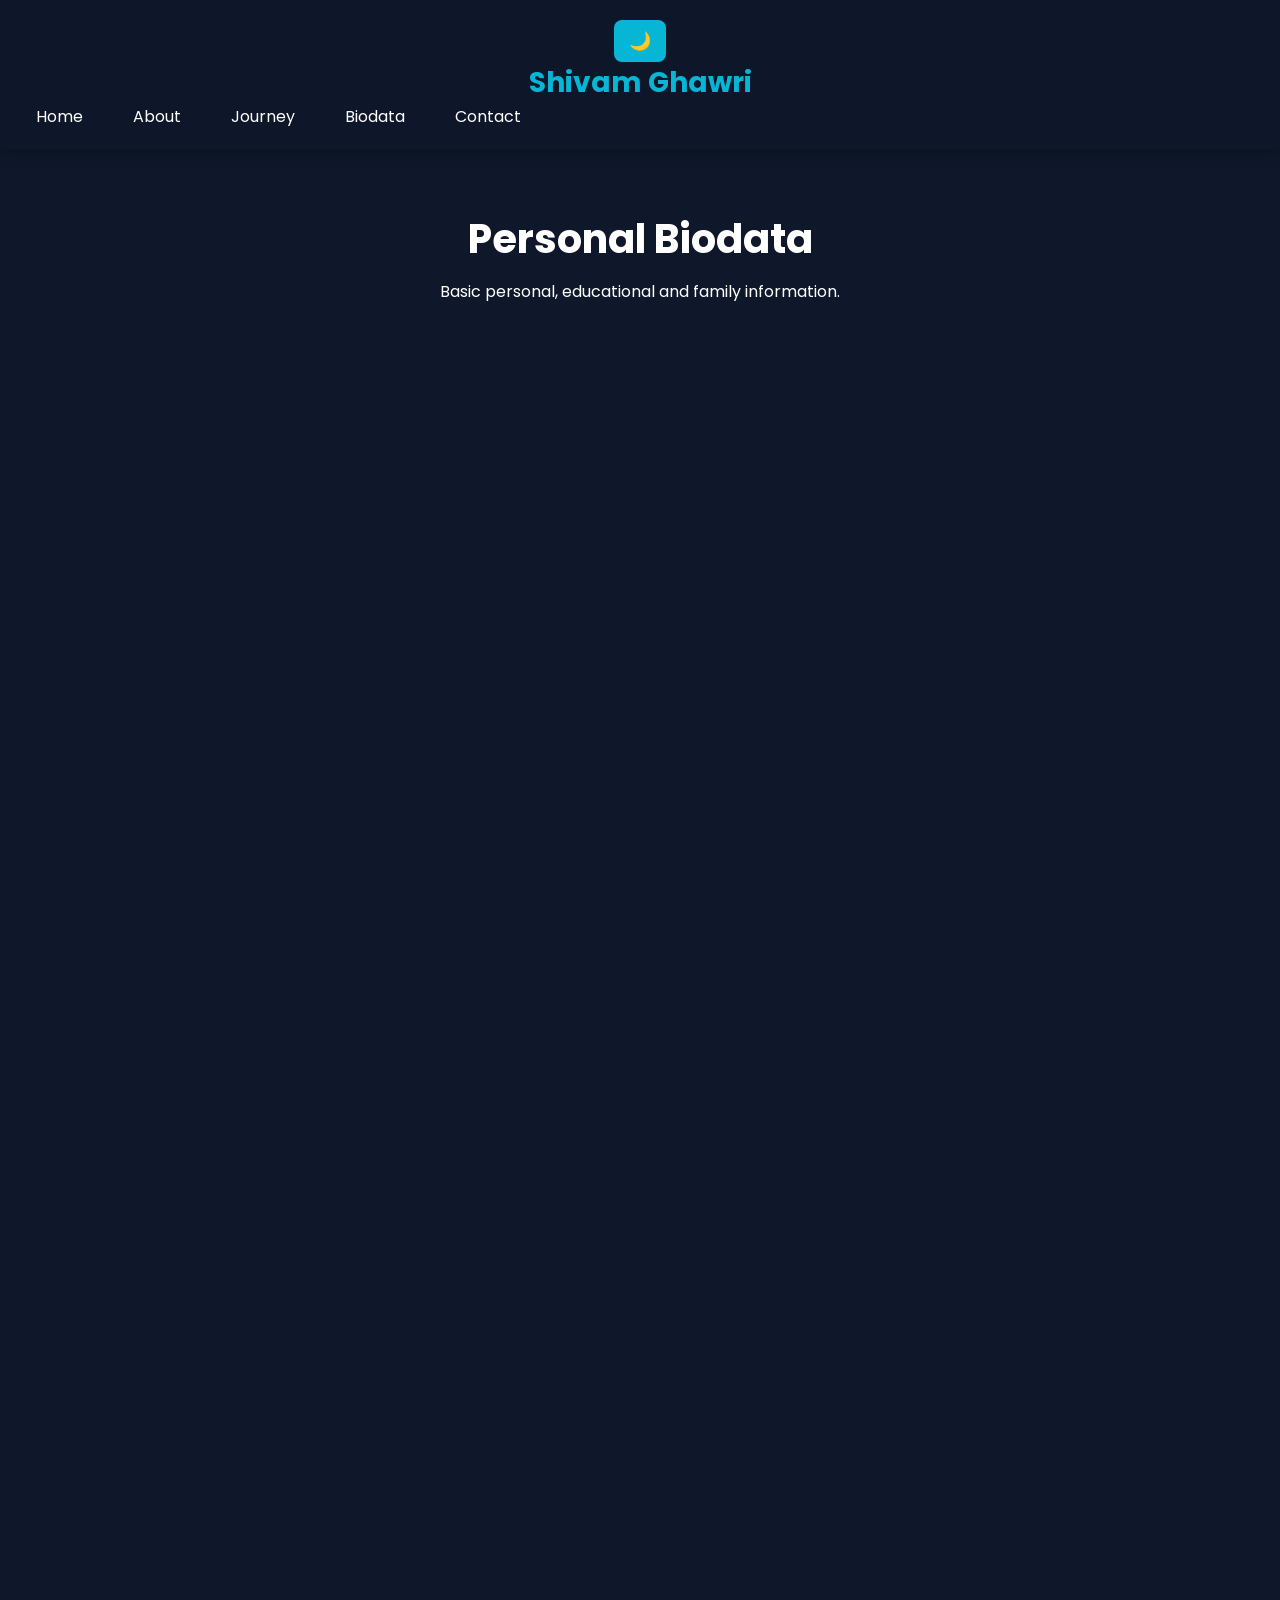
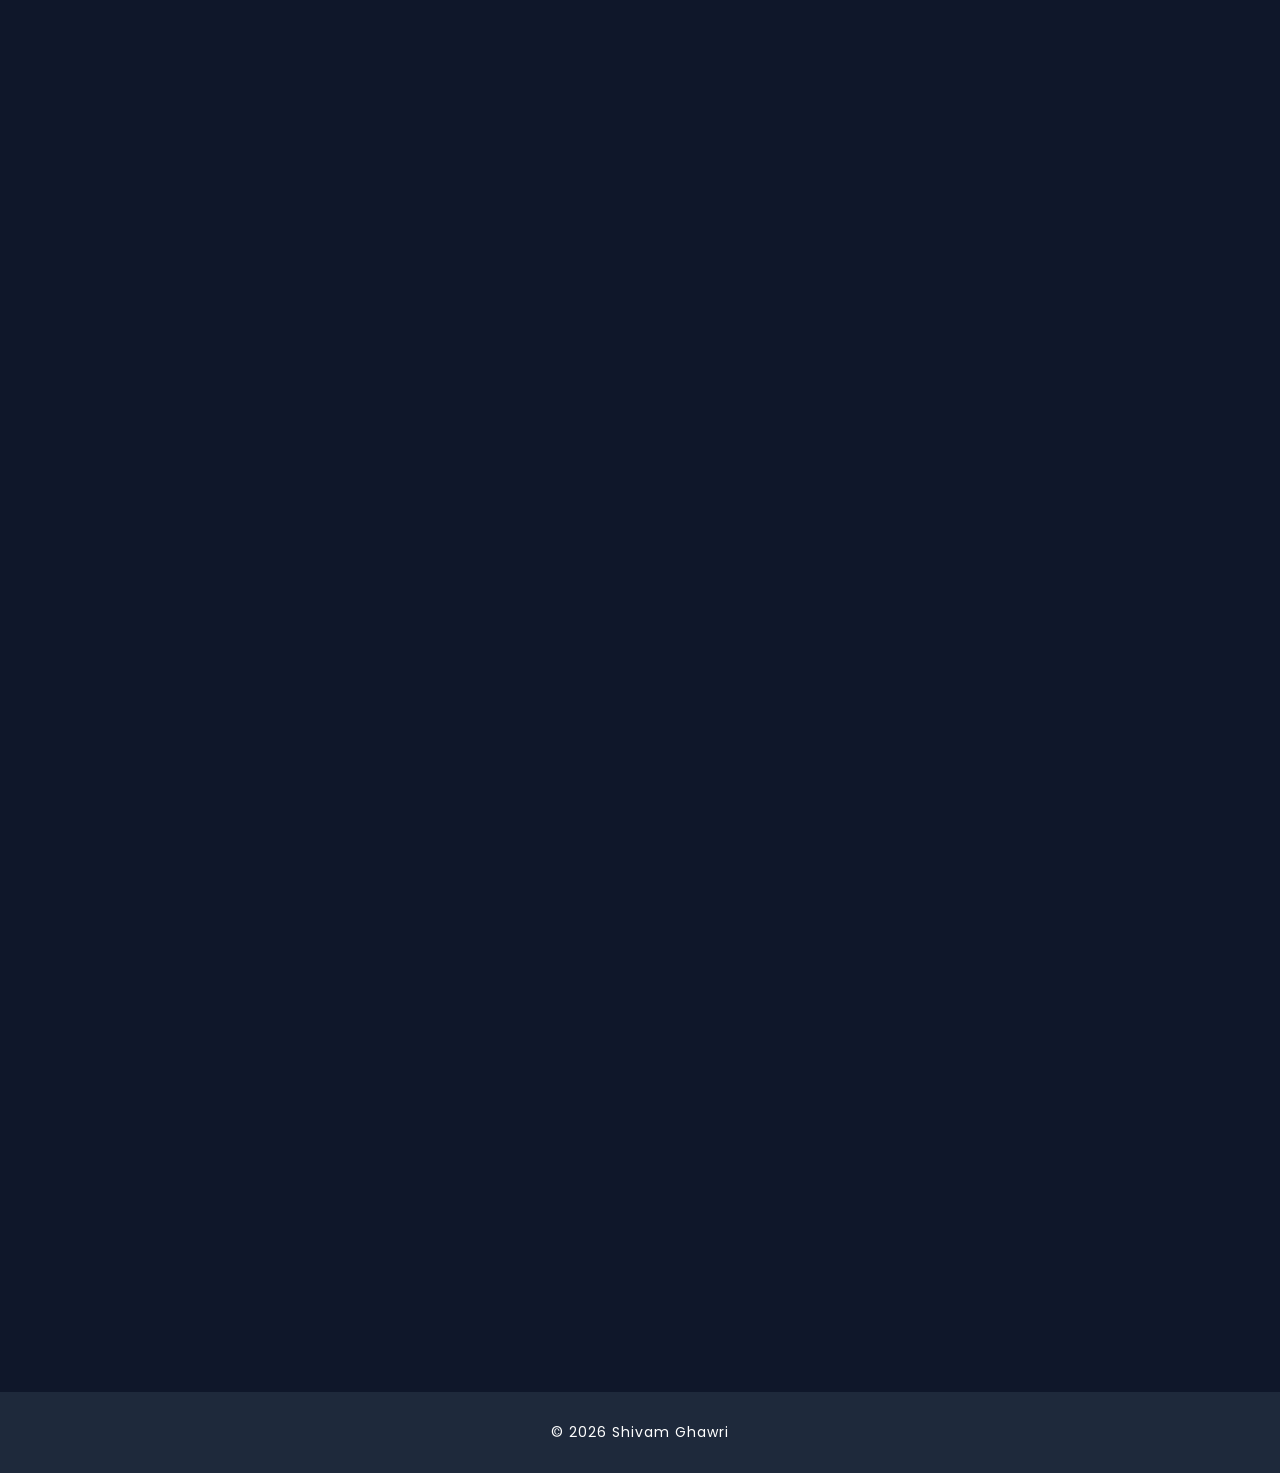
==== biodata.html @ 6c8f43db "Shivamghawriweb This is a website where I showing myself" ====
<!DOCTYPE html>
<html lang="en">

<head>

<meta charset="UTF-8">
<meta name="viewport" content="width=device-width, initial-scale=1.0">

<title>Biodata | Shivam Ghawri</title>
<link rel="preconnect" href="https://fonts.googleapis.com">

<link rel="preconnect" href="https://fonts.gstatic.com" crossorigin>

<link href="https://fonts.googleapis.com/css2?family=Poppins:wght@300;400;500;600;700&display=swap" rel="stylesheet">

<link rel="stylesheet" href="style.css">

</head>

<body>

<nav class="navbar">
  <button id="themeToggle">
  🌙
</button>

<h1 class="logo">
Shivam Ghawri
</h1>
<button class="menu-btn" onclick="toggleMenu()">
  ☰
</button>

<ul class="nav-links">

<li><a href="index.html">Home</a></li>

<li><a href="about.html">About</a></li>

<li><a href="journey.html">Journey</a></li>

<li><a href="biodata.html">Biodata</a></li>

<li><a href="contact.html">Contact</a></li>

</ul>

</nav>

<section class="page-title">

<h1>Personal Biodata</h1>

<p>
Basic personal, educational and family information.
</p>

</section>

<section class="card">

<h2>Personal Information</h2>

<table class="biodata-table">

<tr>
<td>Full Name</td>
<td>Shivam Ghawri</td>
</tr>

<tr>
<td>Date of Birth</td>
<td>12 June 2006</td>
</tr>

<tr>
<td>Age</td>
<td>20 Years</td>
</tr>

<tr>
<td>Gender</td>
<td>Male</td>
</tr>

<tr>
<td>Marital Status</td>
<td>Unmarried</td>
</tr>

<tr>
<td>Height</td>
<td>178 cm</td>
</tr>

<tr>
<td>Weight</td>
<td>59 kg</td>
</tr>

<tr>
<td>Blood Group</td>
<td>A+</td>
</tr>

<tr>
<td>Category</td>
<td>SC</td>
</tr>

<tr>
<td>Birth Place</td>
<td>Ratlam, Madhya Pradesh</td>
</tr>

<tr>
<td>Current Residence</td>
<td>Dewas, Madhya Pradesh</td>
</tr>

<tr>
<td>Mother Tongue</td>
<td>Hindi</td>
</tr>

<tr>
<td>Religion / Belief</td>
<td>Atheist</td>
</tr>

</table>

</section>

<section class="card">

<h2>Education</h2>

<table class="biodata-table">

<tr>
<td>Class 10</td>
<td>88.2% (MP Board)</td>
</tr>

<tr>
<td>Class 12</td>
<td>83.4% (MP Board)</td>
</tr>

<tr>
<td>Graduation</td>
<td>B.Sc. Computer Science (Pursuing)</td>
</tr>

<tr>
<td>DCA</td>
<td>Completed</td>
</tr>

<tr>
<td>CPCT</td>
<td>Qualified</td>
</tr>

</table>

</section>

<section class="card">

<h2>Career Information</h2>

<table class="biodata-table">

<tr>
<td>Current Status</td>
<td>Student & Government Exam Aspirant</td>
</tr>

<tr>
<td>Employment Status</td>
<td>Unemployed</td>
</tr>

<tr>
<td>Career Goal</td>
<td>Serve Family, Society and Nation</td>
</tr>

</table>

</section>

<section class="card">

<h2>Skills</h2>

<ul>

<li>Basic Computer Knowledge</li>

<li>Typing Skills</li>

<li>Quick Learner</li>

<li>Observation Skills</li>

</ul>

</section>

<section class="card">

<h2>Languages Known</h2>

<ul>

<li>Hindi</li>

<li>English</li>

</ul>

</section>

<section class="card">

<h2>Family Details</h2>

<table class="biodata-table">

<tr>
<td>Father's Name</td>
<td>Mukesh Ghawri</td>
</tr>

<tr>
<td>Father's Occupation</td>
<td>Business</td>
</tr>

<tr>
<td>Mother's Name</td>
<td>Pushpa Ghawri</td>
</tr>

<tr>
<td>Mother's Occupation</td>
<td>Housewife</td>
</tr>

<tr>
<td>Siblings</td>
<td>One Brother</td>
</tr>

</table>

</section>

<section class="card">

<h2>Favourite Quote</h2>

<blockquote>

"What if you don't find the sea?
There is still water here."

</blockquote>

</section>

<footer>
    <button id="topBtn">
    ↑
  </button>

<p>
© 2026 Shivam Ghawri
</p>

</footer>

<script src="script.js"></script>

</body>
</html>
---- style.css ----
html {
  scroll-behavior: smooth;
}
* {
  margin: 0;
  padding: 0;
  box-sizing: border-box;
}

body {
  background: #0F172A;
  color: white;
  font-family: 'Poppins', sans-serif;
}

.navbar{

position:sticky;

top:0;

z-index:1000;

background:rgba(15,23,42,0.95);

backdrop-filter:blur(10px);

padding:20px;

text-align:center;

box-shadow:0 2px 15px rgba(0,0,0,0.3);

}
.logo {
  font-size: 28px;
  font-weight: bold;
  color: #06B6D4;
}

.nav-links {
  display: flex;
  gap: 18px;
  list-style: none;
  flex-wrap: wrap;
}

.nav-links a {
  text-decoration: none;
  color: white;
  
  padding: 10px 16px;
  
  border-radius: 8px;
  
  transition: 0.3s ease;
}

.nav-links a:hover {
  background: #06B6D4;
  transform: translateY(-2px);
}

.hero{

min-height:80vh;

display:flex;
flex-direction:column;

justify-content:center;
align-items:center;

text-align:center;

padding:20px;

background:
linear-gradient(
135deg,
#0F172A,
#1E293B,
#334155
);

}

.hero h2 {
  
  font-size: 50px;
  
  margin-bottom: 20px;
  
  color: #06B6D4;

text-shadow:
0 0 5px #06B6D4,
0 0 10px #06B6D4;
  
}

.hero p {
  
  font-size: 18px;
  
  max-width: 800px;
  
  line-height: 1.8;
  
}

.btn {
  
  display: inline-block;
  
  margin-top: 30px;
  
  padding: 15px 30px;
  
  background: #06B6D4;
  
  color: white;
  
  font-weight: bold;
  
  border-radius: 10px;
  
  text-decoration: none;
  
  transition: 0.3s;
  
}
.btn:hover {
  
  transform: scale(1.05);
  
  background: #0891B2;
  
}

footer {
  
  text-align: center;
  
  padding: 30px;
  
  background: #1E293B;
  
  margin-top: 80px;
  
  font-size: 14px;
  
  letter-spacing: 1px;
  
}
.page-title {
  text-align: center;
  padding: 60px 20px;
}

.page-title h1 {
  font-size: 40px;
  margin-bottom: 10px;
}

.card {
  
  width: 90%;
  max-width: 950px;
  
  margin: 30px auto;
  
  padding: 30px;
  
  background: rgba(30, 41, 59, 0.8);
  
  border-radius: 18px;
  
  backdrop-filter: blur(8px);
  
  box-shadow: 0 5px 20px rgba(0, 0, 0, 0.3);
  
  transition: 0.3s;
  
}
.card:hover {
  
  transform: translateY(-5px);
  
}

.card h2 {
  color: #06B6D4;
  margin-bottom: 15px;
}

.card p {
  line-height: 1.8;
}

.card ul {
  padding-left: 20px;
}

.card li {
  margin-bottom: 10px;
}

blockquote {
  font-style: italic;
  font-size: 22px;
  text-align: center;
  margin: 20px 0;
  color: #06B6D4;
}
.biodata-table {
  width: 100%;
  border-collapse: collapse;
}

.biodata-table td {
  padding: 12px;
  border-bottom: 1px solid #334155;
}

.biodata-table td:first-child {
  font-weight: bold;
  width: 40%;
  color: #06B6D4;
}
.gallery-container {
  display: flex;
  flex-wrap: wrap;
  justify-content: center;
  gap: 25px;
  padding: 40px 20px;
}

.gallery-item {
  background: #1E293B;
  padding: 15px;
  border-radius: 12px;
  width: 280px;
  text-align: center;
  transition: 0.3s;
}



.gallery-item:hover{

transform:
translateY(-8px)
scale(1.03);

}

.gallery-item img {
  width: 100%;
  height: 250px;
  object-fit: cover;
  border-radius: 10px;
}

.gallery-item h3 {
  margin-top: 10px;
  color: #06B6D4;
}
.contact-container {
  display: flex;
  flex-wrap: wrap;
  justify-content: center;
  gap: 25px;
  padding: 40px 20px;
}

.contact-card {
  background: #1E293B;
  padding: 25px;
  width: 300px;
  border-radius: 12px;
  text-align: center;
  transition: 0.3s;
}

.contact-card:hover {
  transform: translateY(-5px);
}

.contact-card h2 {
  margin-bottom: 15px;
  color: #06B6D4;
}

.contact-card a {
  color: white;
  text-decoration: none;
  word-break: break-word;
}

.contact-card p {
  line-height: 1.6;
}
@media(max-width:768px) {
  
  .navbar {
    flex-direction: column;
  }
  
  .logo {
    margin-bottom: 15px;
  }
  
  .nav-links {
    justify-content: center;
  }
  
}
#topBtn{

display:none;

position:fixed;

bottom:20px;

right:20px;

z-index:999;

background:#06B6D4;

color:white;

border:none;

padding:15px 18px;

border-radius:50%;

cursor:pointer;

font-size:20px;

box-shadow:0 4px 10px rgba(0,0,0,0.3);

transition:0.3s;
}

#topBtn:hover{

background:#0891B2;

transform:scale(1.1);

}
.nav-links a.active {
  
  background: #06B6D4;
  
  color: white;
  
  font-weight: bold;
  
}
.card {
  
  opacity: 0;
  
  transform: translateY(40px);
  
  transition: all 0.8s ease;
  
}

.card.show {
  
  opacity: 1;
  
  transform: translateY(0);
  
}
#themeToggle {
  background: #06B6D4;
  border: none;
  padding: 10px 15px;
  border-radius: 8px;
  cursor: pointer;
  font-size: 18px;
}

.light-mode {
  background: #F8FAFC;
  color: #0F172A;
}

.light-mode .navbar {
  background: #E2E8F0;
}

.light-mode .card {
  background: #FFFFFF;
  color: #0F172A;
}

.light-mode footer {
  background: #E2E8F0;
  color: #0F172A;
}

.light-mode .contact-card,
.light-mode .gallery-item {
  background: #FFFFFF;
  color: #0F172A;
}
.menu-btn{
display:none;

background:#06B6D4;
color:white;

border:none;

padding:10px 15px;

font-size:22px;

border-radius:8px;

cursor:pointer;
}
@media(max-width:768px){

.menu-btn{
display:block;
margin-bottom:15px;
}

.nav-links{

display:none;

flex-direction:column;

width:100%;

text-align:center;

gap:12px;

}

.nav-links.show{
display:flex;
}

}
#lightbox{

display:none;

position:fixed;

top:0;
left:0;

width:100%;
height:100%;

background:rgba(0,0,0,0.9);

z-index:9999;

justify-content:center;
align-items:center;

}

#lightboxImg{

max-width:90%;
max-height:90%;

border-radius:10px;

}

#closeLightbox{

position:absolute;

top:20px;
right:30px;

font-size:35px;

cursor:pointer;

color:white;

}
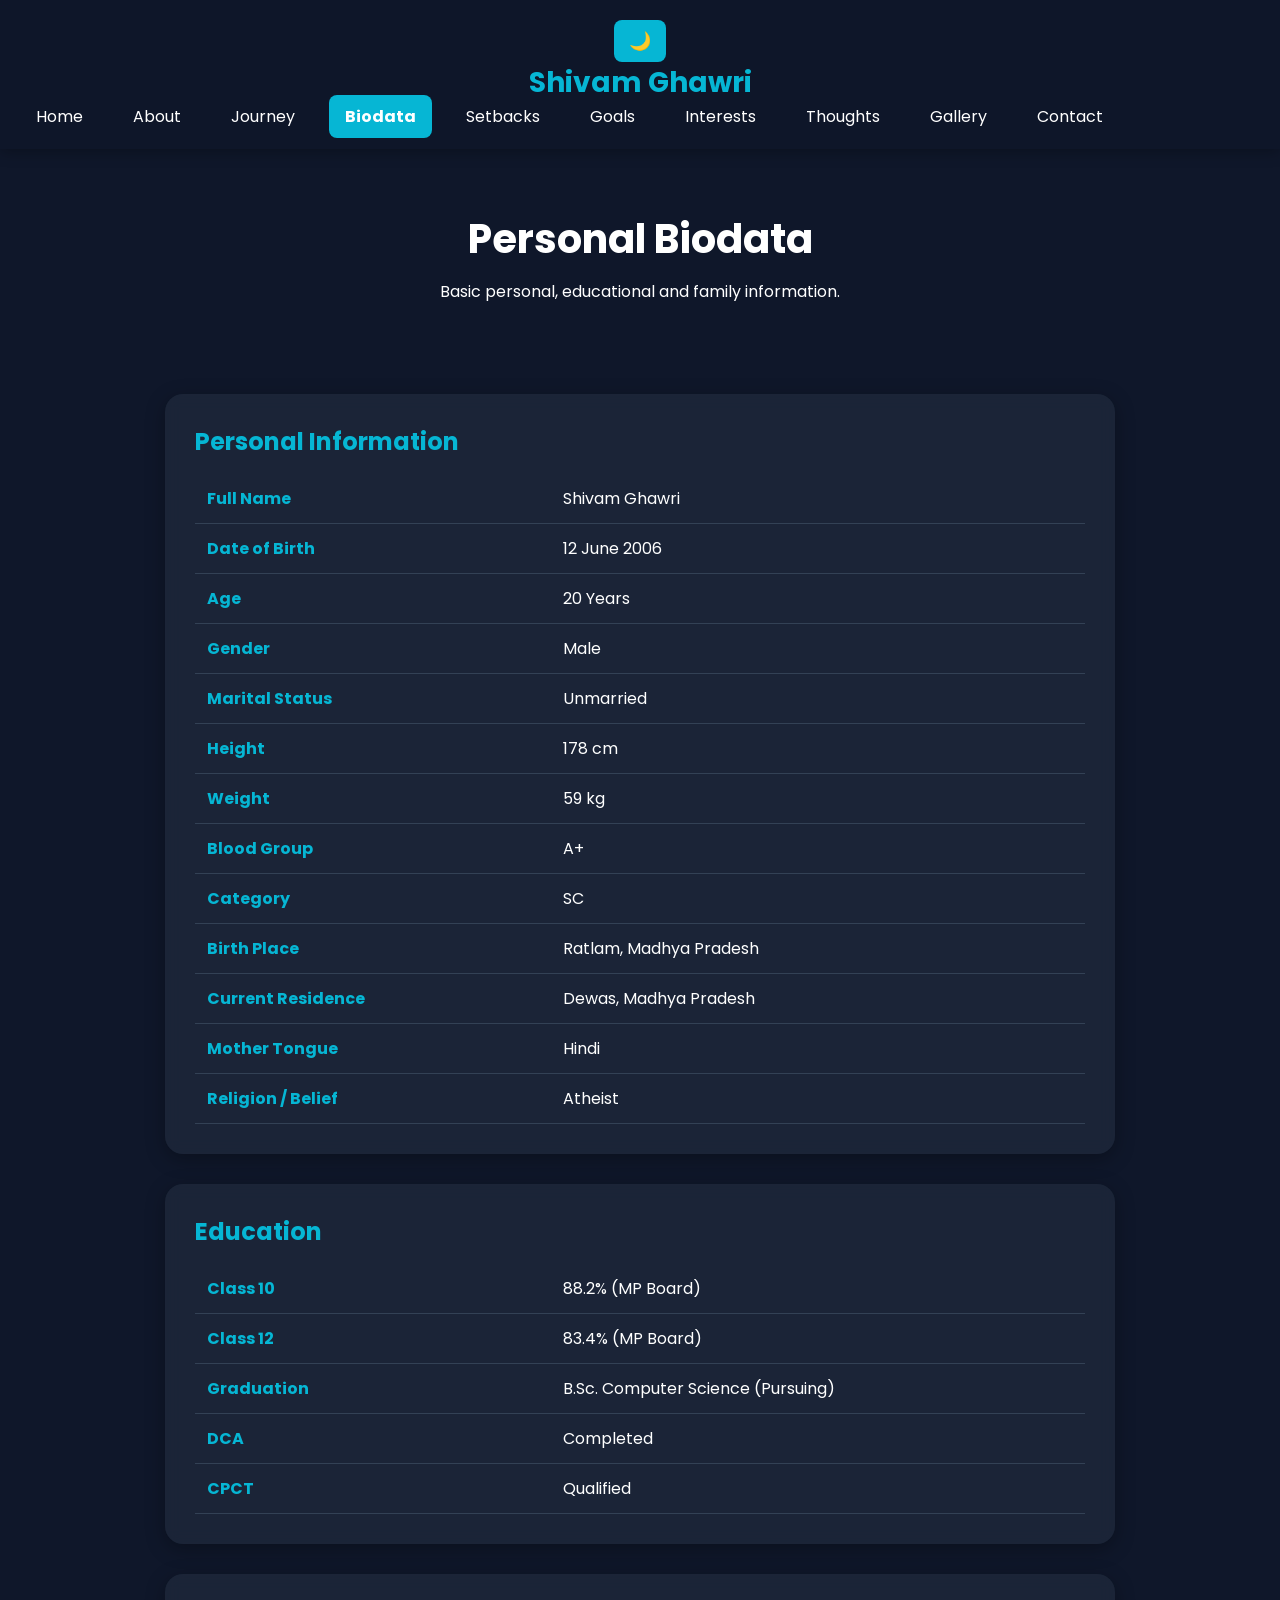
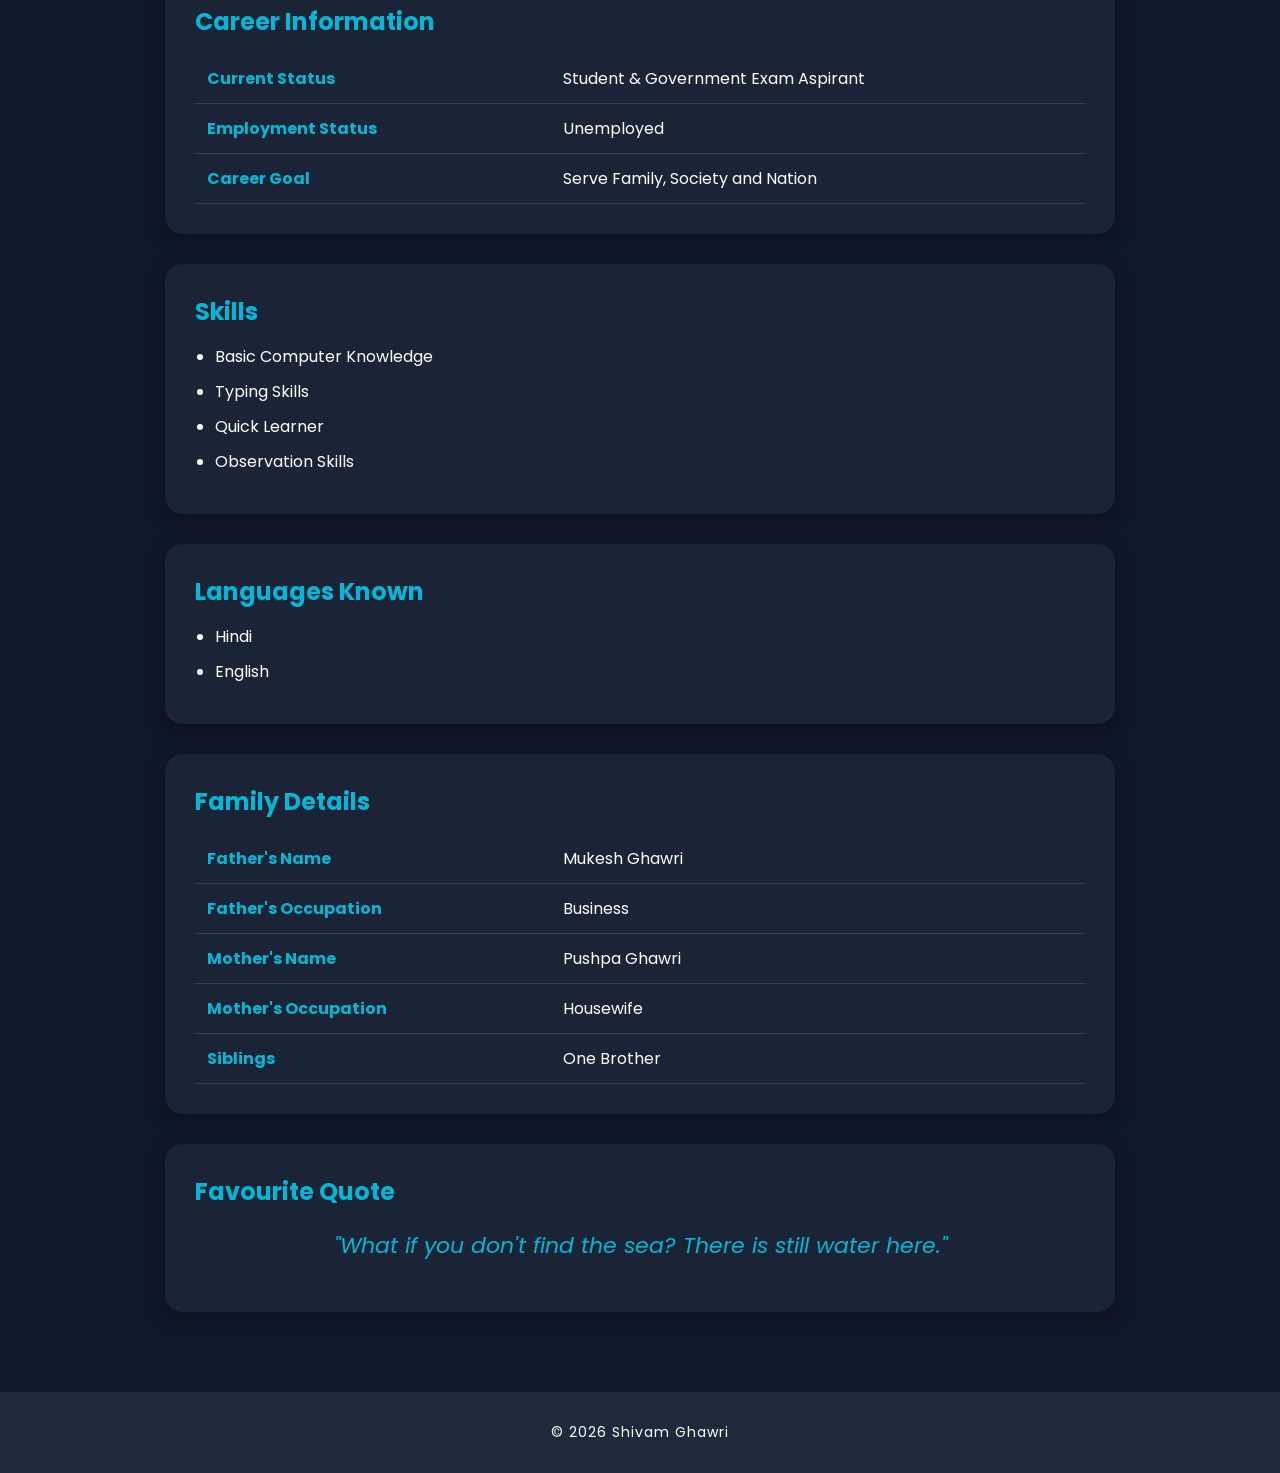
==== commit 44d4cd0c: "Update biodata.html" ====
--- a/biodata.html
+++ b/biodata.html
@@ -41,7 +41,19 @@
 
 <li><a href="biodata.html">Biodata</a></li>
 
+<li><a href="setbacks.html">Setbacks</a></li>
+
+<li><a href="goal.html">Goals</a></li>
+
+<li><a href="interests.html">Interests</a></li>
+
+<li><a href="thoughts.html">Thoughts</a></li>
+
+<li><a href="gallery.html">Gallery</a></li>
+
+
 <li><a href="contact.html">Contact</a></li>
+
 
 </ul>
 
@@ -286,4 +298,4 @@
 <script src="script.js"></script>
 
 </body>
-</html>+</html>
